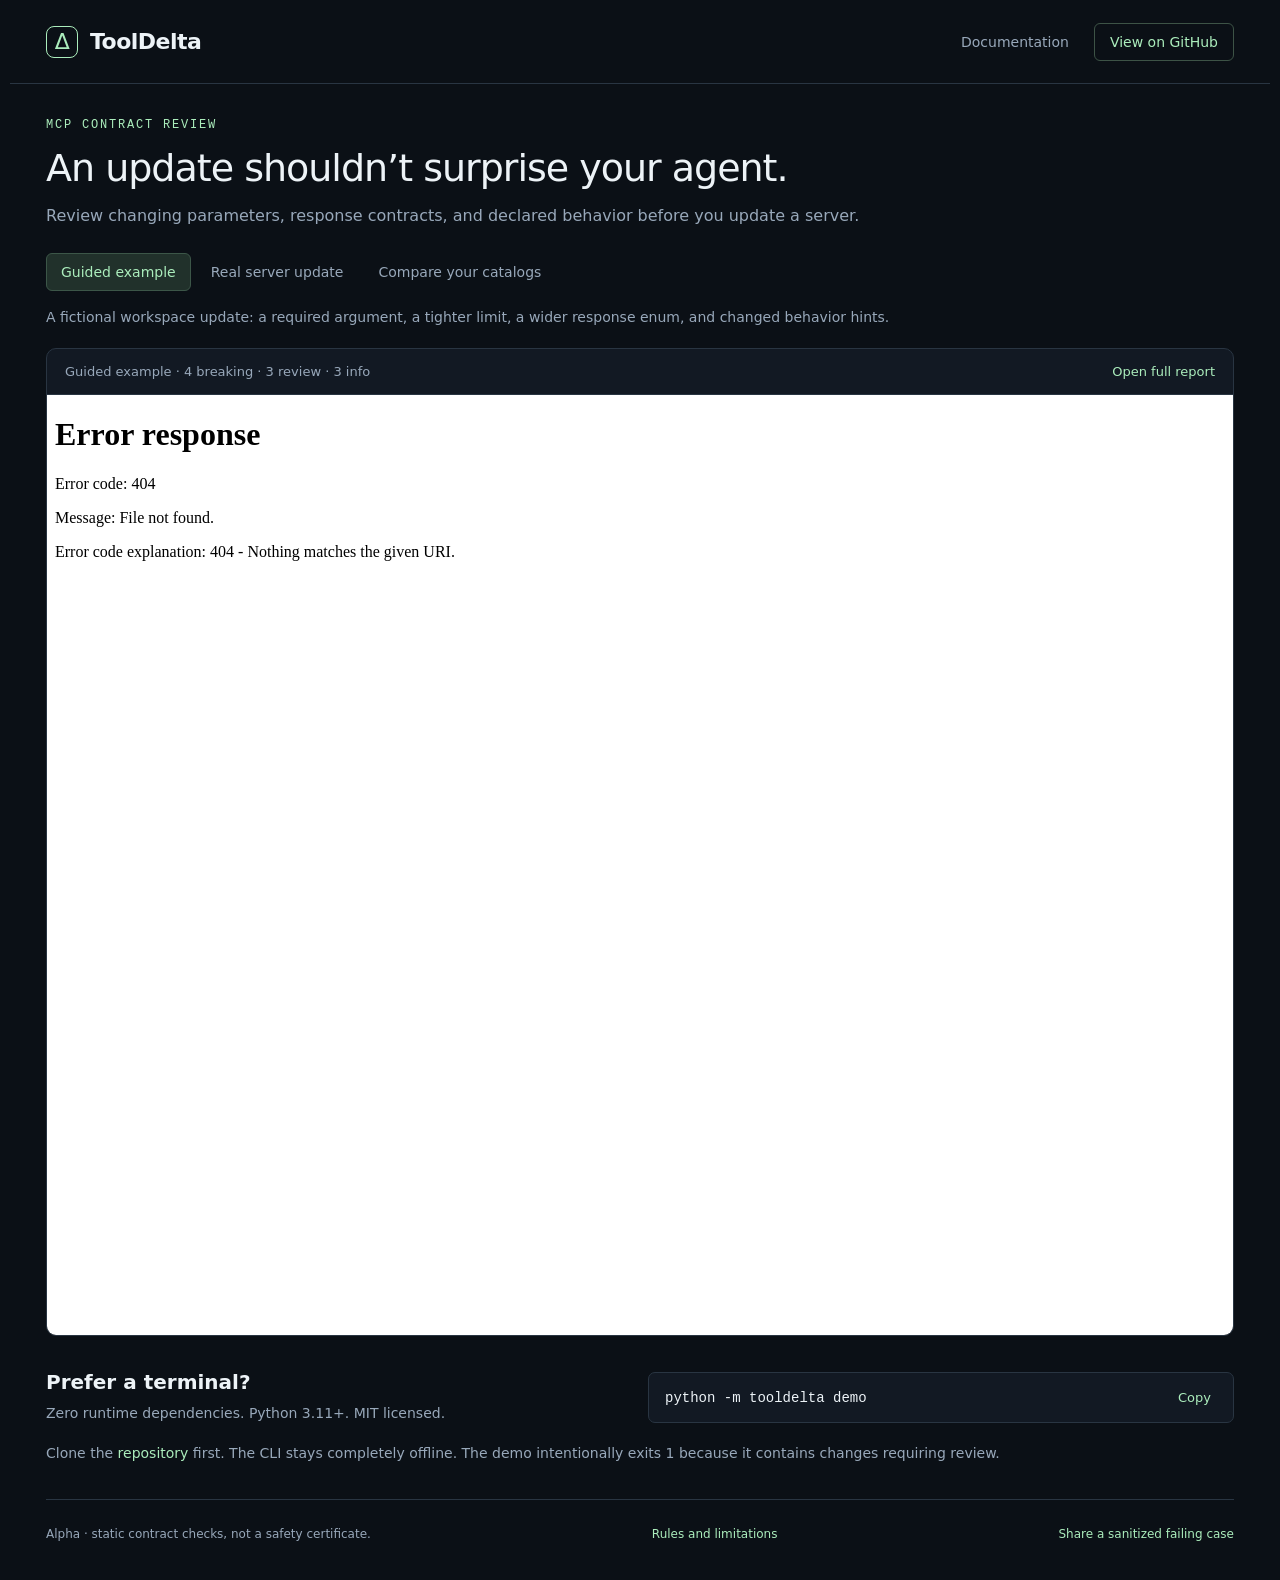
==== web/index.html @ eb94b419 "feat: добавить публичное демо с локальным сравнением каталогов в браузере Создана рабочая страница д" ====
<!doctype html>
<html lang="en">
<head>
<meta charset="utf-8">
<meta name="viewport" content="width=device-width, initial-scale=1">
<meta name="description" content="Compare MCP tool contracts in your browser. See breaking input/output changes and capability drift. Open source, local comparison, no sign-up.">
<meta name="theme-color" content="#0b1016">
<meta name="referrer" content="no-referrer">
<meta property="og:title" content="ToolDelta — review MCP updates before your agents do">
<meta property="og:description" content="Try the live contract diff. Compare saved tools/list catalogs in your browser without uploading their contents.">
<meta property="og:type" content="website">
<meta property="og:url" content="https://arcnosixta.github.io/tooldelta/">
<meta property="og:image" content="https://arcnosixta.github.io/tooldelta/report.png">
<meta name="twitter:card" content="summary_large_image">
<link rel="canonical" href="https://arcnosixta.github.io/tooldelta/">
<link rel="icon" href="favicon.svg" type="image/svg+xml">
<link rel="stylesheet" href="app.css">
<title>ToolDelta — live MCP contract diff</title>
</head>
<body>
<header class="topbar"><a class="brand" href="./"><span aria-hidden="true">Δ</span>ToolDelta</a><nav aria-label="Project"><a href="https://github.com/arcnosixta/tooldelta#readme">Documentation</a><a class="github" href="https://github.com/arcnosixta/tooldelta">View on GitHub</a></nav></header>
<main>
<section class="workspace" aria-labelledby="heading">
<div class="intro"><div class="eyebrow">MCP CONTRACT REVIEW</div><h1 id="heading">An update shouldn’t surprise your agent.</h1><p>Review changing parameters, response contracts, and declared behavior before you update a server.</p></div>
<div class="tabs" role="group" aria-label="Choose an example"><button class="tab active" data-example="sample" aria-pressed="true">Guided example</button><button class="tab" data-example="filesystem" aria-pressed="false">Real server update</button><button class="tab" data-example="custom" aria-pressed="false">Compare your catalogs</button></div>
<div class="example-note" id="example-note">A fictional workspace update: a required argument, a tighter limit, a wider response enum, and changed behavior hints.</div>
<form id="compare-form" hidden>
<div class="file-pair"><label class="file-card"><span class="file-title">Baseline catalog</span><span class="file-hint">Complete tools/list JSON before the update</span><input id="before-file" name="before" type="file" accept=".json,application/json" required><span class="file-name" id="before-name">No file selected</span></label><label class="file-card"><span class="file-title">Candidate catalog</span><span class="file-hint">Complete tools/list JSON after the update</span><input id="after-file" name="after" type="file" accept=".json,application/json" required><span class="file-name" id="after-name">No file selected</span></label></div>
<div class="compare-actions"><button class="primary" id="compare" type="submit">Compare catalogs</button><button class="secondary" id="load-sample" type="button">Use sample files</button><button class="secondary" id="cancel" type="button" hidden>Cancel comparison</button></div>
<p class="privacy">Comparison runs on your device using the same Python engine as the CLI. Your files are not uploaded. The first comparison downloads the Python browser runtime from jsDelivr; subsequent comparisons reuse it. Up to 8 MiB per file.</p>
</form>
<p class="status" id="status" role="status" aria-live="polite"></p>
<div class="error" id="error" role="alert" hidden></div>
</section>
<section class="report-area" aria-label="Comparison result"><div class="report-toolbar"><span id="report-label">Guided example · 4 breaking · 3 review · 3 info</span><div><a id="open-report" href="sample.html" target="_blank" rel="noopener">Open full report</a><button id="download-html" type="button" hidden>Download HTML</button><button id="download-json" type="button" hidden>Download JSON</button></div></div><iframe id="report" title="Interactive MCP contract comparison" src="sample.html?embed=1" sandbox="allow-scripts allow-downloads"></iframe></section>
<section class="cli"><div><h2>Prefer a terminal?</h2><p>Zero runtime dependencies. Python 3.11+. MIT licensed.</p></div><div class="command"><code>python -m tooldelta demo</code><button id="copy-command" type="button" aria-label="Copy demo command">Copy</button></div><p class="cli-note">Clone the <a href="https://github.com/arcnosixta/tooldelta">repository</a> first. The CLI stays completely offline. The demo intentionally exits 1 because it contains changes requiring review.</p></section>
<footer><span>Alpha · static contract checks, not a safety certificate.</span><a href="https://github.com/arcnosixta/tooldelta/blob/main/docs/CONTRACTS.md">Rules and limitations</a><a href="https://github.com/arcnosixta/tooldelta/issues/new/choose">Share a sanitized failing case</a></footer>
</main>
<noscript><p class="no-script">JavaScript is needed for in-browser comparison. You can still open the <a href="sample.html">sample report</a> or run the Python CLI.</p></noscript>
<script src="app.js" defer></script>
</body>
</html>
---- web/app.css ----
:root{font-family:Inter,Segoe UI,system-ui,sans-serif;color:#edf3f7;background:#0b1016;color-scheme:dark;--muted:#98a8ba;--line:#293542;--green:#abedbc;--panel:#121923}*{box-sizing:border-box}body{margin:0}a{color:var(--green);text-decoration:none}a:hover{text-decoration:underline}button,input{font:inherit}button{cursor:pointer}button:disabled{cursor:wait;opacity:.55}button:focus-visible,a:focus-visible,input:focus-visible{outline:2px solid var(--green);outline-offset:4px}[hidden]{display:none!important}.topbar{max-width:1260px;margin:auto;min-height:84px;padding:20px 36px;display:flex;justify-content:space-between;align-items:center;border-bottom:1px solid var(--line);gap:24px}.brand{display:flex;align-items:center;gap:12px;font-size:22px;font-weight:650;letter-spacing:-.5px;color:#edf3f7}.brand:hover{text-decoration:none}.brand span{color:var(--green);border:1px solid var(--green);width:32px;height:32px;border-radius:8px;display:grid;place-items:center;font-weight:500}nav{display:flex;gap:25px;align-items:center;font-size:14px}nav a:first-child{color:var(--muted)}.github{padding:10px 15px;border:1px solid #3d5346;border-radius:6px}main{max-width:1260px;margin:auto;padding:0 36px}.workspace{padding:34px 0 18px}.eyebrow{font:12px ui-monospace,Consolas,monospace;letter-spacing:1.8px;color:var(--green);margin-bottom:13px}h1{font-size:clamp(26px,4vw,38px);font-weight:500;letter-spacing:-1px;line-height:1.22;margin:0}.intro p{font-size:16px;color:var(--muted);line-height:1.6;margin:12px 0 24px}.tabs{display:flex;gap:5px;flex-wrap:wrap}.tab{color:var(--muted);background:transparent;border:1px solid transparent;border-radius:6px;padding:10px 14px;font-size:14px}.tab.active{color:var(--green);border-color:#3c5648;background:#21312b}.example-note{font-size:14px;color:var(--muted);line-height:1.7;margin:15px 0 0;max-width:900px}.example-note a{text-decoration:underline}.file-pair{display:grid;grid-template-columns:1fr 1fr;gap:16px;margin:20px 0}.file-card{display:flex;flex-direction:column;gap:11px;padding:20px;border:1px solid var(--line);border-radius:9px;background:var(--panel);min-width:0}.file-title{font-size:16px;font-weight:550}.file-hint{color:var(--muted);font-size:14px}.file-card input{width:100%;font-size:14px;padding:4px 0;color:var(--muted)}input::file-selector-button{background:#22322b;color:var(--green);padding:9px 12px;border:1px solid #3c5648;border-radius:5px;font:inherit;margin-right:12px;cursor:pointer}.file-name{font:12px/1.5 ui-monospace,Consolas,monospace;color:var(--muted);overflow-wrap:anywhere}.compare-actions{display:flex;gap:10px;flex-wrap:wrap}.primary{background:var(--green);color:#11261a;border:1px solid var(--green);padding:11px 17px;border-radius:6px;font-weight:600;font-size:14px}.secondary{background:transparent;color:var(--muted);border:1px solid var(--line);border-radius:6px;padding:11px 14px;font-size:14px}.privacy{font-size:13px;line-height:1.7;color:var(--muted);max-width:850px;margin:15px 0}.status{color:var(--green);font-size:14px;margin:12px 0 0;line-height:1.6}.status:empty{display:none}.error{border:1px solid #6d3836;background:#231919;color:#ffb5ad;border-radius:7px;padding:15px;margin-top:16px;font-size:14px;line-height:1.6;overflow-wrap:anywhere}.report-area{border:1px solid var(--line);border-radius:10px;overflow:hidden;background:var(--panel)}.report-toolbar{padding:15px 18px;display:flex;justify-content:space-between;gap:15px;align-items:center;border-bottom:1px solid var(--line);font-size:13px;color:var(--muted)}.report-toolbar>div{display:flex;gap:18px;flex-wrap:wrap}.report-toolbar button{font-size:13px;color:var(--green);border:0;background:transparent;padding:0}.report-area iframe{display:block;width:100%;height:940px;border:0;background:#0b1016}.cli{display:grid;grid-template-columns:1fr 1fr;gap:16px;align-items:center;padding:34px 0;border-bottom:1px solid var(--line)}h2{font-size:20px;font-weight:550;margin:0 0 8px}.cli p{color:var(--muted);font-size:14px;margin:0;line-height:1.7}.command{display:flex;align-items:center;justify-content:space-between;gap:10px;border:1px solid var(--line);background:var(--panel);padding:16px;border-radius:7px;min-width:0}.command code{font:14px ui-monospace,Consolas,monospace;overflow-wrap:anywhere}.command button{color:var(--green);background:none;border:0;font-size:13px}.cli-note{grid-column:1/-1}footer{display:flex;gap:20px;justify-content:space-between;flex-wrap:wrap;color:var(--muted);font-size:12px;line-height:1.7;padding:24px 0 35px}.no-script{padding:20px;margin:auto;max-width:1260px;font-size:16px}@media(max-width:700px){.topbar{padding:18px;gap:12px}nav{gap:14px}nav a:first-child{display:none}main{padding:0 18px}.workspace{padding-top:25px}.file-pair{grid-template-columns:1fr}.tab{padding:10px;font-size:13px}.report-toolbar{flex-direction:column;align-items:flex-start}.report-area iframe{height:1060px}.cli{grid-template-columns:1fr}.command code{font-size:13px}footer{flex-direction:column;gap:10px}.privacy{font-size:13px}}@media(prefers-reduced-motion:no-preference){button,a{transition:background .15s,border-color .15s}}
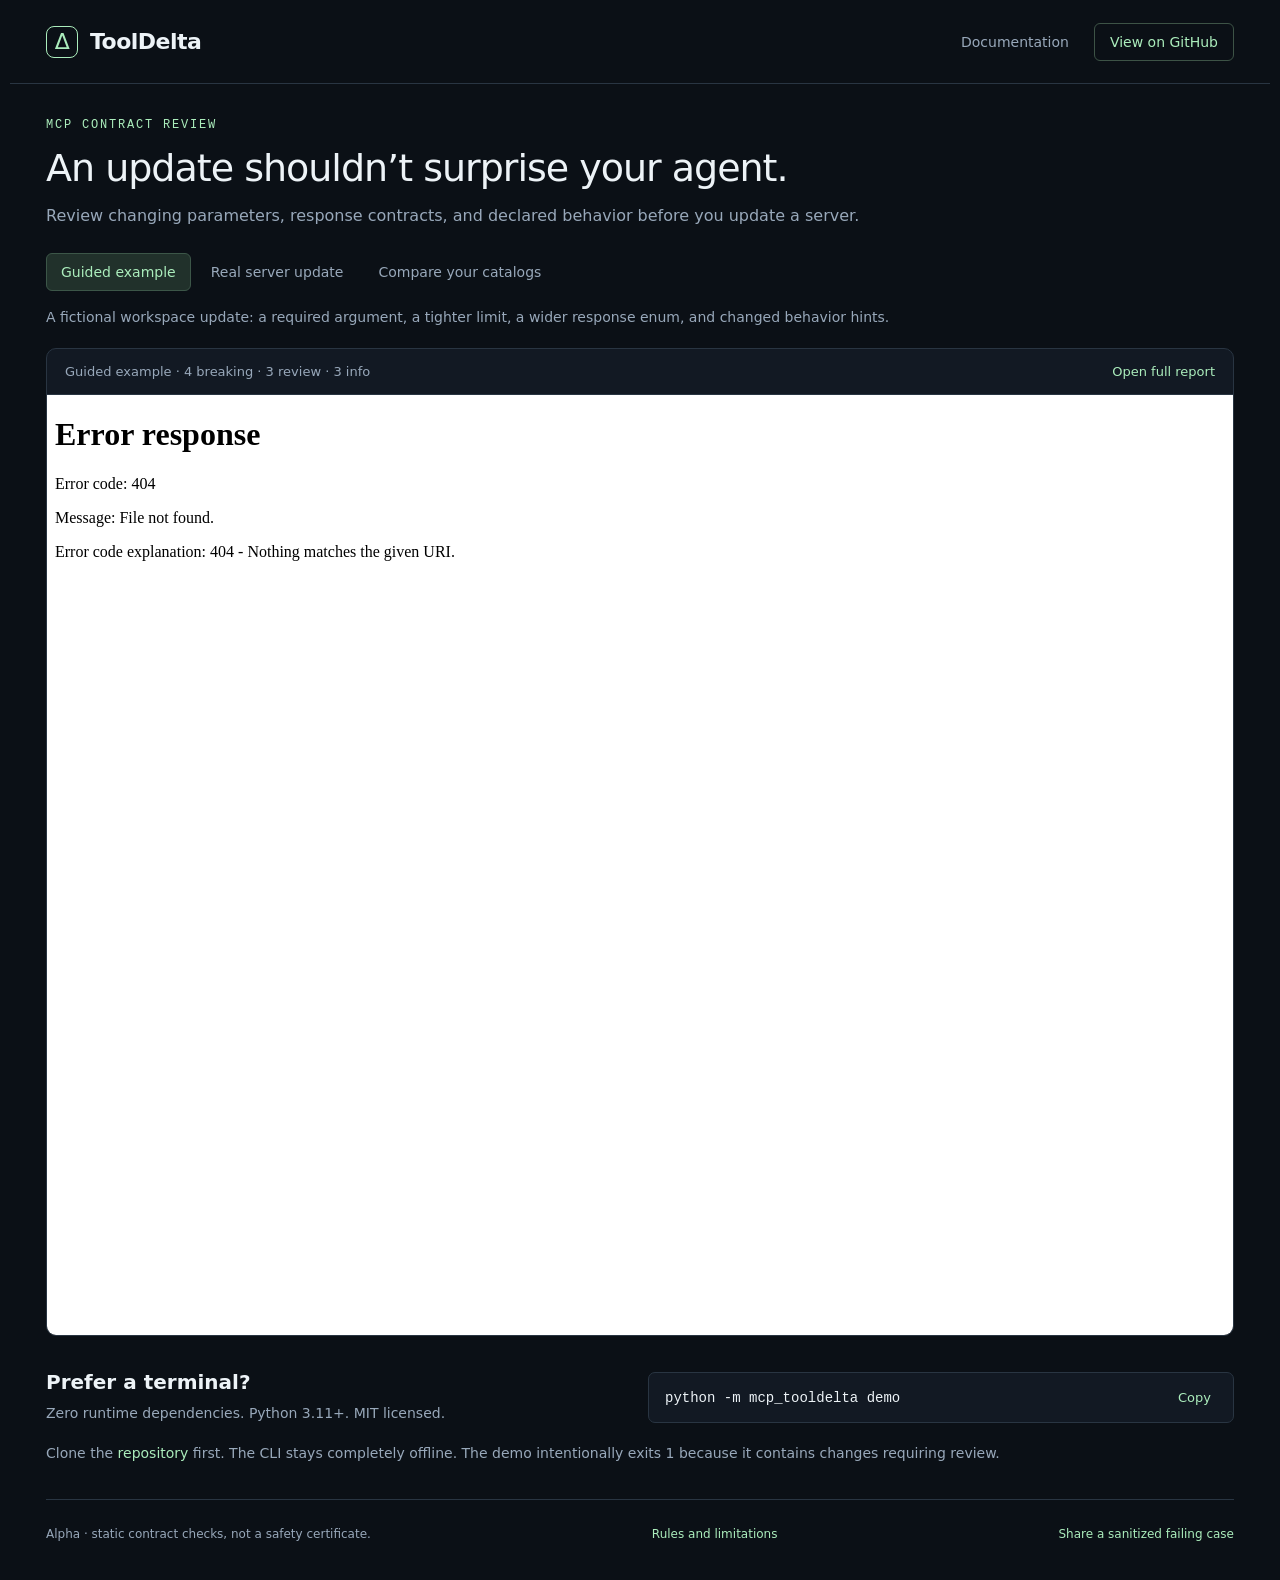
==== commit 6ac531b5: "release: подготовить ToolDelta 0.2 с новым именем пакета и материалами запуска Проверено PyPI: имя t" ====
--- a/web/index.html
+++ b/web/index.html
@@ -33,7 +33,7 @@
 <div class="error" id="error" role="alert" hidden></div>
 </section>
 <section class="report-area" aria-label="Comparison result"><div class="report-toolbar"><span id="report-label">Guided example · 4 breaking · 3 review · 3 info</span><div><a id="open-report" href="sample.html" target="_blank" rel="noopener">Open full report</a><button id="download-html" type="button" hidden>Download HTML</button><button id="download-json" type="button" hidden>Download JSON</button></div></div><iframe id="report" title="Interactive MCP contract comparison" src="sample.html?embed=1" sandbox="allow-scripts allow-downloads"></iframe></section>
-<section class="cli"><div><h2>Prefer a terminal?</h2><p>Zero runtime dependencies. Python 3.11+. MIT licensed.</p></div><div class="command"><code>python -m tooldelta demo</code><button id="copy-command" type="button" aria-label="Copy demo command">Copy</button></div><p class="cli-note">Clone the <a href="https://github.com/arcnosixta/tooldelta">repository</a> first. The CLI stays completely offline. The demo intentionally exits 1 because it contains changes requiring review.</p></section>
+<section class="cli"><div><h2>Prefer a terminal?</h2><p>Zero runtime dependencies. Python 3.11+. MIT licensed.</p></div><div class="command"><code>python -m mcp_tooldelta demo</code><button id="copy-command" type="button" aria-label="Copy demo command">Copy</button></div><p class="cli-note">Clone the <a href="https://github.com/arcnosixta/tooldelta">repository</a> first. The CLI stays completely offline. The demo intentionally exits 1 because it contains changes requiring review.</p></section>
 <footer><span>Alpha · static contract checks, not a safety certificate.</span><a href="https://github.com/arcnosixta/tooldelta/blob/main/docs/CONTRACTS.md">Rules and limitations</a><a href="https://github.com/arcnosixta/tooldelta/issues/new/choose">Share a sanitized failing case</a></footer>
 </main>
 <noscript><p class="no-script">JavaScript is needed for in-browser comparison. You can still open the <a href="sample.html">sample report</a> or run the Python CLI.</p></noscript>
